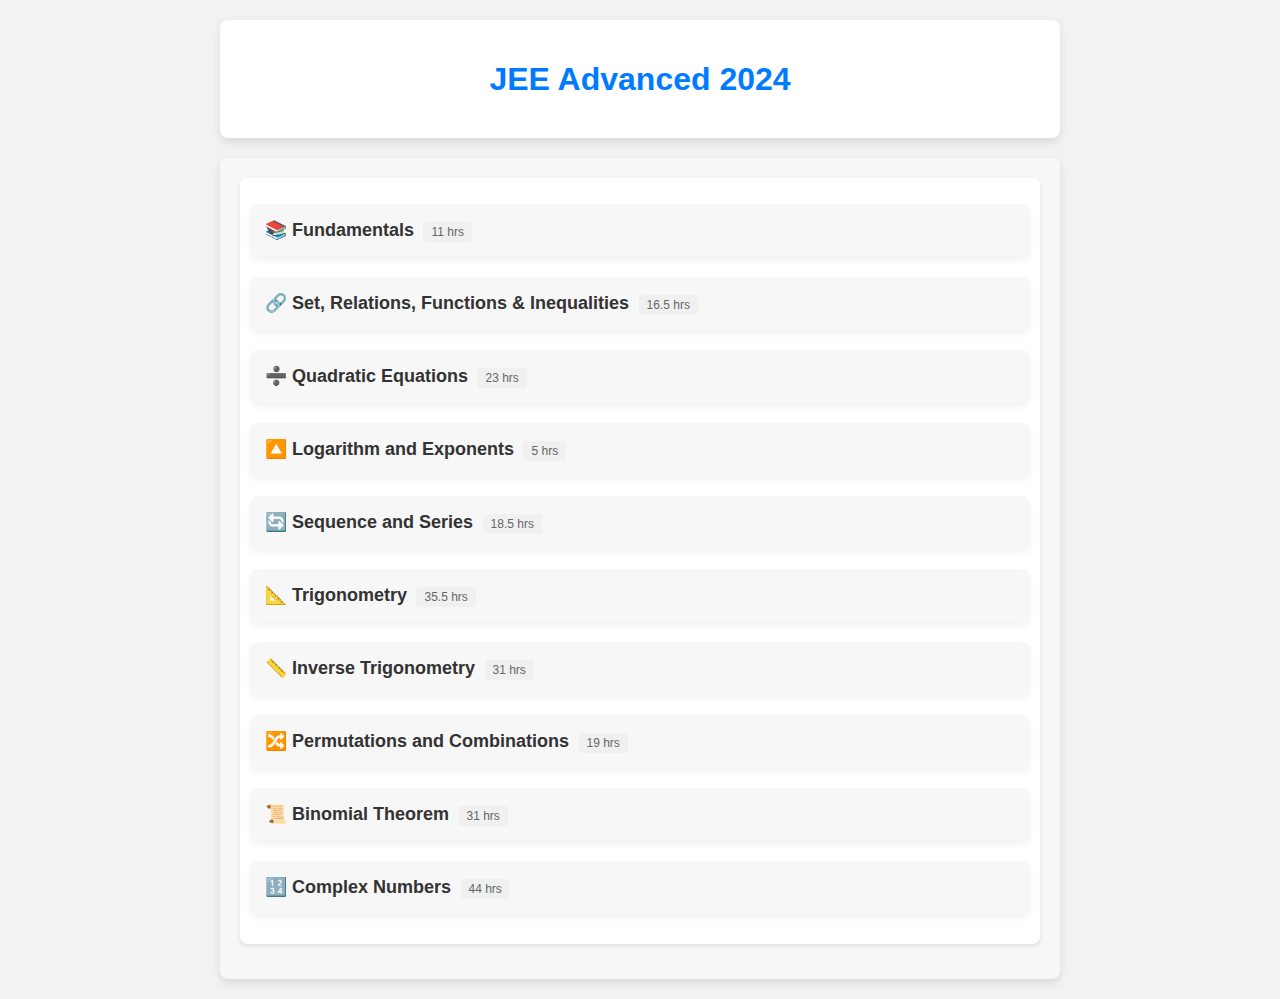
==== index.html @ 59fd1a61 "Add files via upload" ====
<!DOCTYPE html>
<html lang="en">
  <head>
    <meta charset="UTF-8" />
    <meta name="viewport" content="width=device-width, initial-scale=1.0" />
    <title>Roadmap Template</title>
    <style>
      body {
        font-family: Arial, sans-serif;
        margin: 0;
        padding: 0;
        background-color: #f2f2f2;
        color: #333;
      }
      .container {
        max-width: 800px;
        margin: 20px auto;
        padding: 20px;
        background-color: #fff;
        box-shadow: 0 4px 10px rgba(0, 0, 0, 0.1);
        border-radius: 8px;
      }
      h1 {
        text-align: center;
        color: #007bff;
        margin-bottom: 20px;
      }
      ul {
        list-style: none;
        padding: 0;
      }
      li {
        margin-bottom: 20px;
        padding: 15px;
        border-radius: 8px;
        background-color: #f7f7f7;
        box-shadow: 0 4px 6px rgba(0, 0, 0, 0.05);
      }
      li.active {
        background-color: #e6e6e6;
        box-shadow: 0 4px 6px rgba(0, 0, 0, 0.1);
      }
      .tag {
        display: inline-block;
        padding: 3px 8px;
        border-radius: 4px;
        background-color: #f0f0f0;
        font-size: 12px;
        margin-left: 5px;
        color: #666;
      }
      .bold-text {
        font-weight: bold;
        font-size: 18px;
      }
      .subtask-list {
        padding-left: 20px;
        margin-top: 10px;
        list-style: disc;
      }
      .subtask {
        font-size: 14px;
        margin-top: 5px;
      }

      /* Remove hyperlink color and underline */
      a {
        color: inherit;
        text-decoration: none;
      }

      /* ChatGPT-inspired UI */
      .chat-container {
        background-color: #f7f7f7;
        padding: 20px;
        border-radius: 8px;
      }
      .chat-message {
        background-color: #fff;
        box-shadow: 0 2px 4px rgba(0, 0, 0, 0.1);
        border-radius: 8px;
        padding: 10px;
        margin-bottom: 15px;
      }
    </style>
  </head>
  <body>
    <div class="container">
      <h1>JEE Advanced 2024</h1>
      <ul>
        <!-- Your list items here -->
      </ul>
    </div>

    <!-- ChatGPT-inspired UI -->
    <div class="container chat-container">
      <div class="chat-message">
        <ul>
          <li class="list-item">
            <a
              href="https://youtube.com/playlist?list=PL2dPD7oDhSn_AWsHY_tfVk0v5L0FPKj6i"
              ><span class="bold-text">📚 Fundamentals</span></a
            >
            <span class="tag">11 hrs</span>
          </li>
          <li class="list-item">
            <a
              href="https://www.youtube.com/playlist?list=PL2dPD7oDhSn8ccydX5qV7SWHz4HwYiEKi"
              ><span class="bold-text"
                >🔗 Set, Relations, Functions & Inequalities</span
              ></a
            >
            <span class="tag">16.5 hrs</span>
          </li>
          <li class="list-item">
            <a
              href="https://youtube.com/playlist?list=PL2dPD7oDhSn9ckRZr8_tTEiD16NgQxujr"
              ><span class="bold-text">➗ Quadratic Equations</span></a
            >
            <span class="tag">23 hrs</span>
          </li>
          <li class="list-item">
            <a
              href="https://www.youtube.com/playlist?list=PL2dPD7oDhSn9LvrGnl7JfM35ELKPvBsEf"
              ><span class="bold-text">🔼 Logarithm and Exponents</span></a
            >
            <span class="tag">5 hrs</span>
          </li>
          <li class="list-item">
            <a
              href="https://youtube.com/playlist?list=PL2dPD7oDhSn9G-UrS7bmMqFWa228_C3TS"
              ><span class="bold-text">🔄 Sequence and Series</span></a
            >
            <span class="tag">18.5 hrs</span>
          </li>
          <li class="list-item">
            <a
              href="https://youtube.com/playlist?list=PL2dPD7oDhSn--VE2gHl0lNWDdh_AgMA9b"
              ><span class="bold-text">📐 Trigonometry</span></a
            >
            <span class="tag">35.5 hrs</span>
          </li>
          <li class="list-item">
            <a
              href="https://youtube.com/playlist?list=PL2dPD7oDhSn_RuxShJx-WbwfKKdLGzjLr"
              ><span class="bold-text">📏 Inverse Trigonometry</span></a
            >
            <span class="tag">31 hrs</span>
          </li>
          <li class="list-item">
            <a
              href="https://www.youtube.com/playlist?list=PL2dPD7oDhSn9h3NIkfgKYUayvA4lNyLkY"
              ><span class="bold-text"
                >🔀 Permutations and Combinations</span
              ></a
            >
            <span class="tag">19 hrs</span>
          </li>
          <li class="list-item">
            <a
              href="https://youtube.com/playlist?list=PL2dPD7oDhSn94ONH81bb-Zkt7TYHOR-Vi"
              ><span class="bold-text">📜 Binomial Theorem</span></a
            >
            <span class="tag">31 hrs</span>
          </li>
          <li class="list-item">
            <a
              href="https://youtube.com/playlist?list=PL2dPD7oDhSn8YdI6ImeGBfbXDZMvsQ5YZ"
              ><span class="bold-text">🔢 Complex Numbers</span></a
            >
            <span class="tag">44 hrs</span>
          </li>
        </ul>
      </div>
    </div>
  </body>
</html>
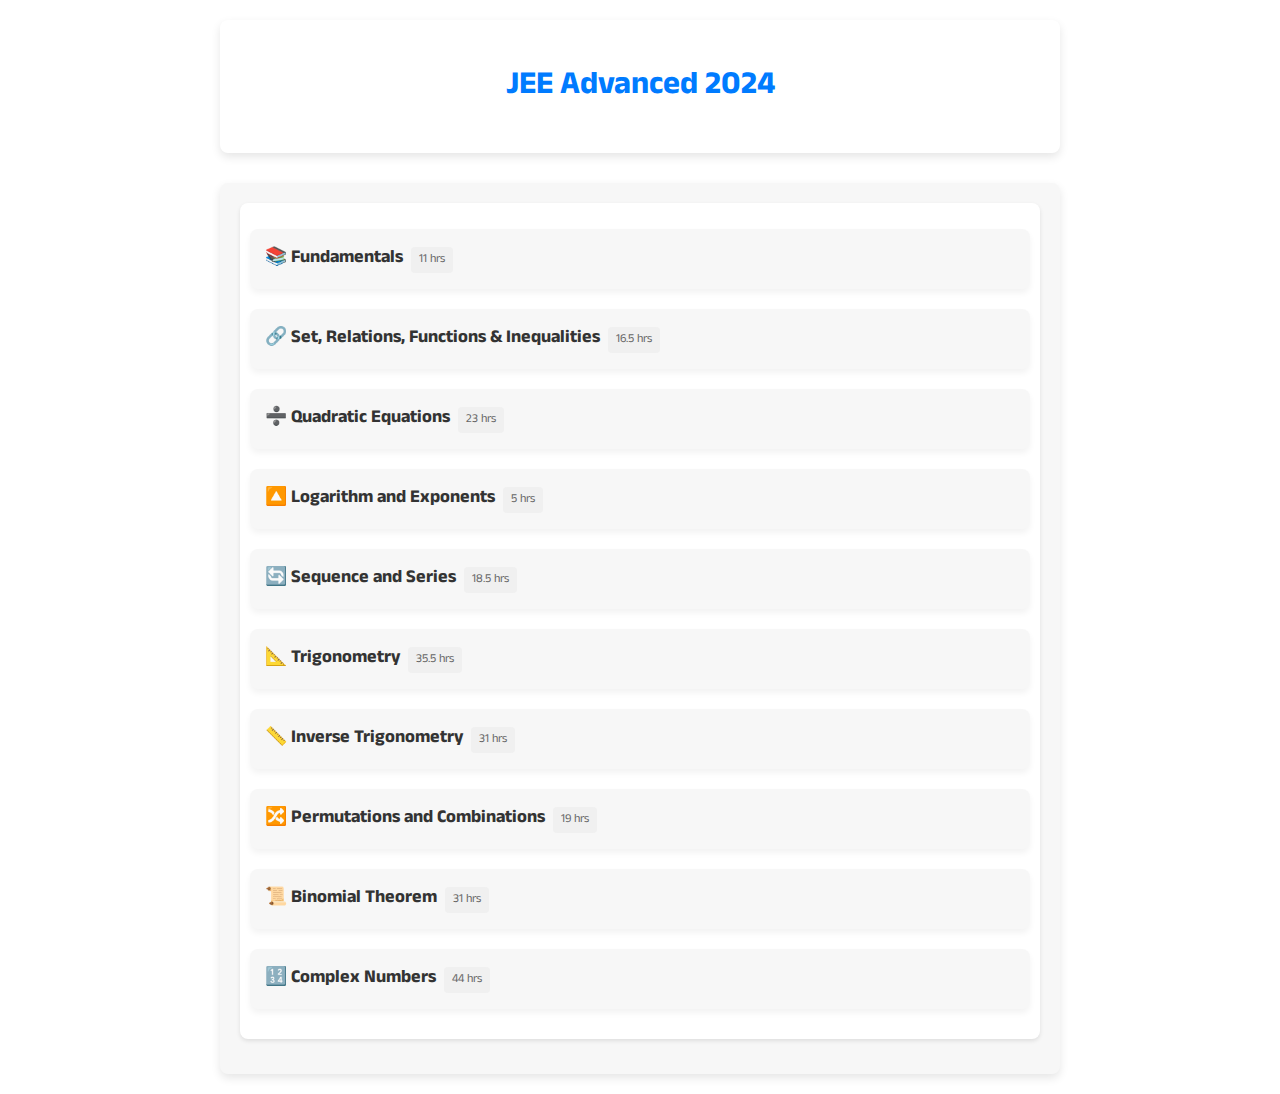
==== commit 7ecd5d20: "Update index.html" ====
--- a/index.html
+++ b/index.html
@@ -3,15 +3,29 @@
   <head>
     <meta charset="UTF-8" />
     <meta name="viewport" content="width=device-width, initial-scale=1.0" />
-    <title>Roadmap Template</title>
+    <title>JEE Advanced 2024 Roadmap</title>
+    <link
+      rel="icon"
+      type="image/png"
+      href="https://em-content.zobj.net/thumbs/320/google/350/direct-hit_1f3af.png"
+    />
+    <style>
+      @import url("https://fonts.googleapis.com/css2?family=Anek+Devanagari:wght@400;700&display=swap");
+    </style>
     <style>
       body {
-        font-family: Arial, sans-serif;
-        margin: 0;
+        font-family: "Anek Devanagari", sans-serif;
+        margin: auto 20px;
         padding: 0;
-        background-color: #f2f2f2;
         color: #333;
       }
+
+      a {
+        outline: none;
+        text-decoration: none;
+        color: inherit;
+      }
+
       .container {
         max-width: 800px;
         margin: 20px auto;
@@ -20,26 +34,32 @@
         box-shadow: 0 4px 10px rgba(0, 0, 0, 0.1);
         border-radius: 8px;
       }
+
       h1 {
         text-align: center;
         color: #007bff;
-        margin-bottom: 20px;
-      }
+        margin-bottom: 5px;
+      }
+
       ul {
         list-style: none;
         padding: 0;
       }
+
       li {
         margin-bottom: 20px;
         padding: 15px;
         border-radius: 8px;
         background-color: #f7f7f7;
         box-shadow: 0 4px 6px rgba(0, 0, 0, 0.05);
-      }
-      li.active {
-        background-color: #e6e6e6;
-        box-shadow: 0 4px 6px rgba(0, 0, 0, 0.1);
-      }
+        transition: background-color 0.3s, box-shadow 0.3s;
+      }
+
+      li:hover {
+        background-color: #e0e0e0;
+        box-shadow: 0 6px 8px rgba(0, 0, 0, 0.1);
+      }
+
       .tag {
         display: inline-block;
         padding: 3px 8px;
@@ -49,24 +69,21 @@
         margin-left: 5px;
         color: #666;
       }
+
       .bold-text {
         font-weight: bold;
         font-size: 18px;
       }
+
       .subtask-list {
         padding-left: 20px;
         margin-top: 10px;
         list-style: disc;
       }
+
       .subtask {
         font-size: 14px;
         margin-top: 5px;
-      }
-
-      /* Remove hyperlink color and underline */
-      a {
-        color: inherit;
-        text-decoration: none;
       }
 
       /* ChatGPT-inspired UI */
@@ -74,7 +91,9 @@
         background-color: #f7f7f7;
         padding: 20px;
         border-radius: 8px;
-      }
+        margin-top: 30px;
+      }
+
       .chat-message {
         background-color: #fff;
         box-shadow: 0 2px 4px rgba(0, 0, 0, 0.1);
@@ -82,11 +101,64 @@
         padding: 10px;
         margin-bottom: 15px;
       }
+
+      .chat-bubble {
+        background-color: #eff3f6;
+        border-radius: 10px;
+        padding: 10px;
+        margin-bottom: 10px;
+        font-size: 14px;
+      }
+
+      .chat-bubble p {
+        margin: 0;
+      }
+
+      /* Countdown Timer Styling */
+      #countdown {
+        text-align: center;
+        font-size: 18px;
+        color: #333;
+        margin-top: 5px;
+      }
+
+      /* Responsive Styles */
+      @media only screen and (max-width: 600px) {
+        body,
+        .container,
+        .chat-container {
+          margin: 0;
+          border-radius: 0;
+        }
+      }
     </style>
+    <!-- Countdown Timer JavaScript -->
+    <script>
+      // Set the target date for the countdown (30th Nov 2023)
+      const targetDate = new Date("2023-11-30").getTime();
+
+      // Update the countdown every second
+      const countdown = () => {
+        const now = new Date().getTime();
+        const distance = targetDate - now;
+        const days = Math.floor(distance / (1000 * 60 * 60 * 24));
+
+        if (days > 1) {
+          document.getElementById("countdown").innerHTML =
+            "Hurry up! only " + days + " days left";
+        } else {
+          document.getElementById("countdown").innerHTML =
+            "Hurry up! only a day left";
+        }
+      };
+
+      setInterval(countdown, 1000);
+    </script>
   </head>
   <body>
     <div class="container">
       <h1>JEE Advanced 2024</h1>
+      <p id="countdown"></p>
       <ul>
         <!-- Your list items here -->
       </ul>
@@ -96,80 +168,89 @@
     <div class="container chat-container">
       <div class="chat-message">
         <ul>
-          <li class="list-item">
-            <a
-              href="https://youtube.com/playlist?list=PL2dPD7oDhSn_AWsHY_tfVk0v5L0FPKj6i"
-              ><span class="bold-text">📚 Fundamentals</span></a
-            >
-            <span class="tag">11 hrs</span>
-          </li>
-          <li class="list-item">
-            <a
-              href="https://www.youtube.com/playlist?list=PL2dPD7oDhSn8ccydX5qV7SWHz4HwYiEKi"
-              ><span class="bold-text"
+          <a
+            href="https://youtube.com/playlist?list=PL2dPD7oDhSn_AWsHY_tfVk0v5L0FPKj6i"
+          >
+            <li class="list-item">
+              <span class="bold-text">📚 Fundamentals</span>
+              <span class="tag">11 hrs</span>
+            </li></a
+          >
+          <a
+            href="https://www.youtube.com/playlist?list=PL2dPD7oDhSn8ccydX5qV7SWHz4HwYiEKi"
+          >
+            <li class="list-item">
+              <span class="bold-text"
                 >🔗 Set, Relations, Functions & Inequalities</span
-              ></a
-            >
-            <span class="tag">16.5 hrs</span>
-          </li>
-          <li class="list-item">
-            <a
-              href="https://youtube.com/playlist?list=PL2dPD7oDhSn9ckRZr8_tTEiD16NgQxujr"
-              ><span class="bold-text">➗ Quadratic Equations</span></a
-            >
-            <span class="tag">23 hrs</span>
-          </li>
-          <li class="list-item">
-            <a
-              href="https://www.youtube.com/playlist?list=PL2dPD7oDhSn9LvrGnl7JfM35ELKPvBsEf"
-              ><span class="bold-text">🔼 Logarithm and Exponents</span></a
-            >
-            <span class="tag">5 hrs</span>
-          </li>
-          <li class="list-item">
-            <a
-              href="https://youtube.com/playlist?list=PL2dPD7oDhSn9G-UrS7bmMqFWa228_C3TS"
-              ><span class="bold-text">🔄 Sequence and Series</span></a
-            >
-            <span class="tag">18.5 hrs</span>
-          </li>
-          <li class="list-item">
-            <a
-              href="https://youtube.com/playlist?list=PL2dPD7oDhSn--VE2gHl0lNWDdh_AgMA9b"
-              ><span class="bold-text">📐 Trigonometry</span></a
-            >
-            <span class="tag">35.5 hrs</span>
-          </li>
-          <li class="list-item">
-            <a
-              href="https://youtube.com/playlist?list=PL2dPD7oDhSn_RuxShJx-WbwfKKdLGzjLr"
-              ><span class="bold-text">📏 Inverse Trigonometry</span></a
-            >
-            <span class="tag">31 hrs</span>
-          </li>
-          <li class="list-item">
-            <a
-              href="https://www.youtube.com/playlist?list=PL2dPD7oDhSn9h3NIkfgKYUayvA4lNyLkY"
-              ><span class="bold-text"
-                >🔀 Permutations and Combinations</span
-              ></a
-            >
-            <span class="tag">19 hrs</span>
-          </li>
-          <li class="list-item">
-            <a
-              href="https://youtube.com/playlist?list=PL2dPD7oDhSn94ONH81bb-Zkt7TYHOR-Vi"
-              ><span class="bold-text">📜 Binomial Theorem</span></a
-            >
-            <span class="tag">31 hrs</span>
-          </li>
-          <li class="list-item">
-            <a
-              href="https://youtube.com/playlist?list=PL2dPD7oDhSn8YdI6ImeGBfbXDZMvsQ5YZ"
-              ><span class="bold-text">🔢 Complex Numbers</span></a
-            >
-            <span class="tag">44 hrs</span>
-          </li>
+              >
+              <span class="tag">16.5 hrs</span>
+            </li></a
+          >
+          <a
+            href="https://youtube.com/playlist?list=PL2dPD7oDhSn9ckRZr8_tTEiD16NgQxujr"
+          >
+            <li class="list-item">
+              <span class="bold-text">➗ Quadratic Equations</span>
+              <span class="tag">23 hrs</span>
+            </li></a
+          >
+          <a
+            href="https://www.youtube.com/playlist?list=PL2dPD7oDhSn9LvrGnl7JfM35ELKPvBsEf"
+          >
+            <li class="list-item">
+              <span class="bold-text">🔼 Logarithm and Exponents</span>
+              <span class="tag">5 hrs</span>
+            </li></a
+          >
+          <a
+            href="https://youtube.com/playlist?list=PL2dPD7oDhSn9G-UrS7bmMqFWa228_C3TS"
+          >
+            <li class="list-item">
+              <span class="bold-text">🔄 Sequence and Series</span>
+              <span class="tag">18.5 hrs</span>
+            </li>
+          </a>
+          <a
+            href="https://youtube.com/playlist?list=PL2dPD7oDhSn--VE2gHl0lNWDdh_AgMA9b"
+          >
+            <li class="list-item">
+              <span class="bold-text">📐 Trigonometry</span>
+              <span class="tag">35.5 hrs</span>
+            </li>
+          </a>
+          <a
+            href="https://youtube.com/playlist?list=PL2dPD7oDhSn_RuxShJx-WbwfKKdLGzjLr"
+          >
+            <li class="list-item">
+              <span class="bold-text">📏 Inverse Trigonometry</span>
+              <span class="tag">31 hrs</span>
+            </li>
+          </a>
+          <a
+            href="https://www.youtube.com/playlist?list=PL2dPD7oDhSn9h3NIkfgKYUayvA4lNyLkY"
+          >
+            <li class="list-item">
+              <span class="bold-text">🔀 Permutations and Combinations</span>
+              <span class="tag">19 hrs</span>
+            </li>
+          </a>
+          <a
+            href="https://youtube.com/playlist?list=PL2dPD7oDhSn94ONH81bb-Zkt7TYHOR-Vi"
+          >
+            <li class="list-item">
+              <span class="bold-text">📜 Binomial Theorem</span>
+              <span class="tag">31 hrs</span>
+            </li>
+          </a>
+          <a
+            href="https://youtube.com/playlist?list=PL2dPD7oDhSn8YdI6ImeGBfbXDZMvsQ5YZ"
+          >
+            <li class="list-item">
+              <span class="bold-text">🔢 Complex Numbers</span>
+              <span class="tag">44 hrs</span>
+            </li>
+          </a>
+          <!-- Add more list items -->
         </ul>
       </div>
     </div>
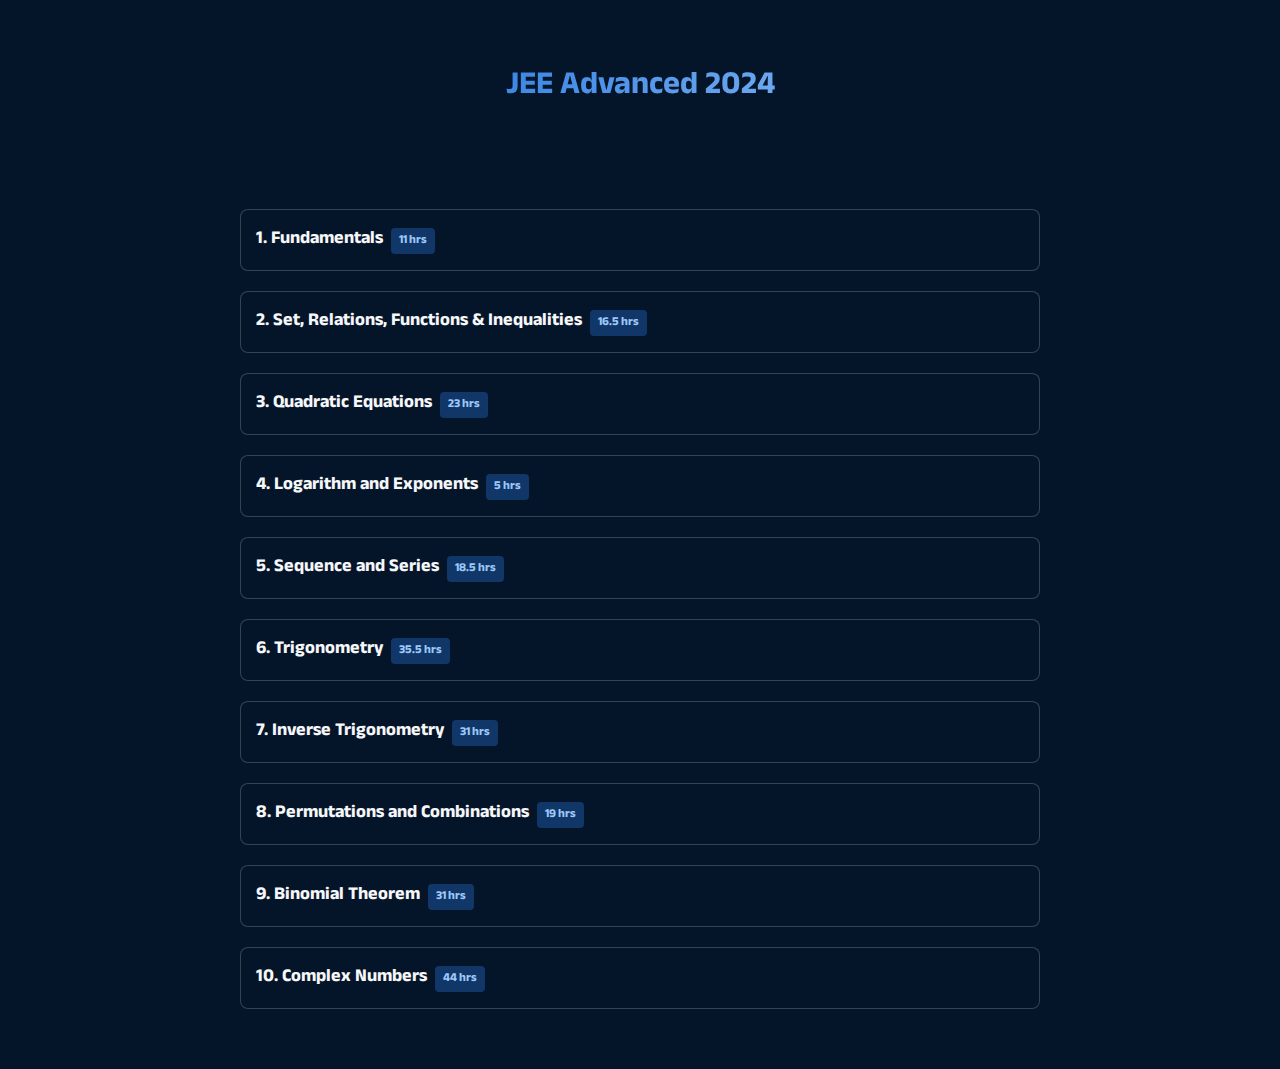
==== commit 56daa7bc: "Create index.html" ====
--- a/index.html
+++ b/index.html
@@ -1,258 +1,235 @@
-<!DOCTYPE html>
-<html lang="en">
-  <head>
-    <meta charset="UTF-8" />
-    <meta name="viewport" content="width=device-width, initial-scale=1.0" />
-    <title>JEE Advanced 2024 Roadmap</title>
-    <link
-      rel="icon"
-      type="image/png"
-      href="https://em-content.zobj.net/thumbs/320/google/350/direct-hit_1f3af.png"
-    />
-    <style>
-      @import url("https://fonts.googleapis.com/css2?family=Anek+Devanagari:wght@400;700&display=swap");
-    </style>
-    <style>
-      body {
-        font-family: "Anek Devanagari", sans-serif;
-        margin: auto 20px;
-        padding: 0;
-        color: #333;
-      }
-
-      a {
-        outline: none;
-        text-decoration: none;
-        color: inherit;
-      }
-
-      .container {
-        max-width: 800px;
-        margin: 20px auto;
-        padding: 20px;
-        background-color: #fff;
-        box-shadow: 0 4px 10px rgba(0, 0, 0, 0.1);
-        border-radius: 8px;
-      }
-
-      h1 {
-        text-align: center;
-        color: #007bff;
-        margin-bottom: 5px;
-      }
-
-      ul {
-        list-style: none;
-        padding: 0;
-      }
-
-      li {
-        margin-bottom: 20px;
-        padding: 15px;
-        border-radius: 8px;
-        background-color: #f7f7f7;
-        box-shadow: 0 4px 6px rgba(0, 0, 0, 0.05);
-        transition: background-color 0.3s, box-shadow 0.3s;
-      }
-
-      li:hover {
-        background-color: #e0e0e0;
-        box-shadow: 0 6px 8px rgba(0, 0, 0, 0.1);
-      }
-
-      .tag {
-        display: inline-block;
-        padding: 3px 8px;
-        border-radius: 4px;
-        background-color: #f0f0f0;
-        font-size: 12px;
-        margin-left: 5px;
-        color: #666;
-      }
-
-      .bold-text {
-        font-weight: bold;
-        font-size: 18px;
-      }
-
-      .subtask-list {
-        padding-left: 20px;
-        margin-top: 10px;
-        list-style: disc;
-      }
-
-      .subtask {
-        font-size: 14px;
-        margin-top: 5px;
-      }
-
-      /* ChatGPT-inspired UI */
-      .chat-container {
-        background-color: #f7f7f7;
-        padding: 20px;
-        border-radius: 8px;
-        margin-top: 30px;
-      }
-
-      .chat-message {
-        background-color: #fff;
-        box-shadow: 0 2px 4px rgba(0, 0, 0, 0.1);
-        border-radius: 8px;
-        padding: 10px;
-        margin-bottom: 15px;
-      }
-
-      .chat-bubble {
-        background-color: #eff3f6;
-        border-radius: 10px;
-        padding: 10px;
-        margin-bottom: 10px;
-        font-size: 14px;
-      }
-
-      .chat-bubble p {
-        margin: 0;
-      }
-
-      /* Countdown Timer Styling */
-      #countdown {
-        text-align: center;
-        font-size: 18px;
-        color: #333;
-        margin-top: 5px;
-      }
-
-      /* Responsive Styles */
-      @media only screen and (max-width: 600px) {
-        body,
-        .container,
-        .chat-container {
-          margin: 0;
-          border-radius: 0;
-        }
-      }
-    </style>
-    <!-- Countdown Timer JavaScript -->
-    <script>
-      // Set the target date for the countdown (30th Nov 2023)
-      const targetDate = new Date("2023-11-30").getTime();
-
-      // Update the countdown every second
-      const countdown = () => {
-        const now = new Date().getTime();
-        const distance = targetDate - now;
-        const days = Math.floor(distance / (1000 * 60 * 60 * 24));
-
-        if (days > 1) {
-          document.getElementById("countdown").innerHTML =
-            "Hurry up! only " + days + " days left";
-        } else {
-          document.getElementById("countdown").innerHTML =
-            "Hurry up! only a day left";
-        }
-      };
-
-      setInterval(countdown, 1000);
-    </script>
-  </head>
-  <body>
-    <div class="container">
-      <h1>JEE Advanced 2024</h1>
-      <p id="countdown"></p>
-      <ul>
-        <!-- Your list items here -->
-      </ul>
-    </div>
-
-    <!-- ChatGPT-inspired UI -->
-    <div class="container chat-container">
-      <div class="chat-message">
-        <ul>
-          <a
-            href="https://youtube.com/playlist?list=PL2dPD7oDhSn_AWsHY_tfVk0v5L0FPKj6i"
-          >
-            <li class="list-item">
-              <span class="bold-text">📚 Fundamentals</span>
-              <span class="tag">11 hrs</span>
-            </li></a
-          >
-          <a
-            href="https://www.youtube.com/playlist?list=PL2dPD7oDhSn8ccydX5qV7SWHz4HwYiEKi"
-          >
-            <li class="list-item">
-              <span class="bold-text"
-                >🔗 Set, Relations, Functions & Inequalities</span
-              >
-              <span class="tag">16.5 hrs</span>
-            </li></a
-          >
-          <a
-            href="https://youtube.com/playlist?list=PL2dPD7oDhSn9ckRZr8_tTEiD16NgQxujr"
-          >
-            <li class="list-item">
-              <span class="bold-text">➗ Quadratic Equations</span>
-              <span class="tag">23 hrs</span>
-            </li></a
-          >
-          <a
-            href="https://www.youtube.com/playlist?list=PL2dPD7oDhSn9LvrGnl7JfM35ELKPvBsEf"
-          >
-            <li class="list-item">
-              <span class="bold-text">🔼 Logarithm and Exponents</span>
-              <span class="tag">5 hrs</span>
-            </li></a
-          >
-          <a
-            href="https://youtube.com/playlist?list=PL2dPD7oDhSn9G-UrS7bmMqFWa228_C3TS"
-          >
-            <li class="list-item">
-              <span class="bold-text">🔄 Sequence and Series</span>
-              <span class="tag">18.5 hrs</span>
-            </li>
-          </a>
-          <a
-            href="https://youtube.com/playlist?list=PL2dPD7oDhSn--VE2gHl0lNWDdh_AgMA9b"
-          >
-            <li class="list-item">
-              <span class="bold-text">📐 Trigonometry</span>
-              <span class="tag">35.5 hrs</span>
-            </li>
-          </a>
-          <a
-            href="https://youtube.com/playlist?list=PL2dPD7oDhSn_RuxShJx-WbwfKKdLGzjLr"
-          >
-            <li class="list-item">
-              <span class="bold-text">📏 Inverse Trigonometry</span>
-              <span class="tag">31 hrs</span>
-            </li>
-          </a>
-          <a
-            href="https://www.youtube.com/playlist?list=PL2dPD7oDhSn9h3NIkfgKYUayvA4lNyLkY"
-          >
-            <li class="list-item">
-              <span class="bold-text">🔀 Permutations and Combinations</span>
-              <span class="tag">19 hrs</span>
-            </li>
-          </a>
-          <a
-            href="https://youtube.com/playlist?list=PL2dPD7oDhSn94ONH81bb-Zkt7TYHOR-Vi"
-          >
-            <li class="list-item">
-              <span class="bold-text">📜 Binomial Theorem</span>
-              <span class="tag">31 hrs</span>
-            </li>
-          </a>
-          <a
-            href="https://youtube.com/playlist?list=PL2dPD7oDhSn8YdI6ImeGBfbXDZMvsQ5YZ"
-          >
-            <li class="list-item">
-              <span class="bold-text">🔢 Complex Numbers</span>
-              <span class="tag">44 hrs</span>
-            </li>
-          </a>
-          <!-- Add more list items -->
-        </ul>
-      </div>
-    </div>
-  </body>
-</html>
+<!DOCTYPE html>
+<html lang="en">
+  <head>
+    <meta charset="UTF-8" />
+    <meta name="viewport" content="width=device-width, initial-scale=1.0" />
+    <title>JEE Sauce - ishaang-dev</title>
+    <link
+      rel="icon"
+      type="image/png"
+      href="https://em-content.zobj.net/thumbs/320/google/350/direct-hit_1f3af.png"
+    />
+    <style>
+      @import url("https://fonts.googleapis.com/css2?family=Anek+Devanagari:wght@400;700&display=swap");
+
+      :root {
+        --text: #f6f7f9;
+        --background: #103767;
+        --primary: #0b68da;
+        --secondary: #051529;
+        --accent: #9ec7fa;
+      }
+
+      body {
+        font-family: "Anek Devanagari", sans-serif;
+        margin: auto 20px;
+        padding: 0;
+        color: var(--text);
+        background-color: var(--secondary);
+      }
+
+      a {
+        outline: none;
+        text-decoration: none;
+        color: inherit;
+      }
+
+      .container {
+        max-width: 800px;
+        margin: 20px auto;
+        padding: 20px;
+        background-color: var(--secondary);
+        /* box-shadow: 0 4px 10px rgba(255, 255, 255, 0.1); */
+        border-radius: 8px;
+      }
+
+      h1 {
+        text-align: center;
+        background: -webkit-linear-gradient(
+          120deg,
+          var(--primary),
+          var(--accent)
+        );
+        background: linear-gradient(120deg, var(--primary), var(--accent));
+        -webkit-background-clip: text;
+        background-clip: text;
+        -webkit-text-fill-color: transparent;
+        margin-bottom: 5px;
+      }
+
+      ul {
+        list-style: none;
+        padding: 0;
+      }
+
+      li {
+        margin-bottom: 20px;
+        padding: 15px;
+        border-radius: 8px;
+        border: solid 1px rgba(255, 255, 255, 0.2);
+        background-color: var(--secondary);
+        /* box-shadow: 0 4px 6px rgba(255, 255, 255, 0.05); */
+        transition: background-color 0.3s, box-shadow 0.3s;
+      }
+
+      li:hover {
+        box-shadow: 2px 2px 6px 3px rgba(255, 255, 255, 0.1);
+      }
+
+      .tag {
+        display: inline-block;
+        padding: 3px 8px;
+        border-radius: 4px;
+        background-color: var(--background);
+        font-size: 12px;
+        font-weight: bold;
+        margin-left: 5px;
+        color: var(--accent);
+      }
+
+      .bold-text {
+        font-weight: bold;
+        font-size: 18px;
+      }
+
+      .subtask-list {
+        padding-left: 20px;
+        margin-top: 10px;
+        list-style: disc;
+      }
+
+      .subtask {
+        font-size: 14px;
+        margin-top: 5px;
+      }
+
+      /* Countdown Timer Styling */
+      #countdown {
+        text-align: center;
+        font-size: 18px;
+        color: var(--text);
+        margin-top: 5px;
+      }
+    </style>
+
+    <script>
+      // Set the target date for the countdown (30th Nov 2023)
+      const targetDate = new Date("2023-11-30").getTime();
+
+      // Update the countdown every second
+      const countdown = () => {
+        const now = new Date().getTime();
+        const distance = targetDate - now;
+        const days = Math.floor(distance / (1000 * 60 * 60 * 24));
+
+        if (days > 1) {
+          document.getElementById("countdown").innerHTML =
+            "Hurry up! only " + days + " days left";
+        } else {
+          document.getElementById("countdown").innerHTML =
+            "Hurry up! only a day left";
+        }
+      };
+
+      setInterval(countdown, 1000);
+    </script>
+  </head>
+  <body>
+    <div class="container">
+      <h1>JEE Advanced 2024</h1>
+      <p id="countdown"></p>
+      <ul>
+        <!-- Your list items here -->
+      </ul>
+    </div>
+
+    <!-- ChatGPT-inspired UI -->
+    <div class="container">
+      <ul>
+        <a
+          href="https://youtube.com/playlist?list=PL2dPD7oDhSn_AWsHY_tfVk0v5L0FPKj6i"
+        >
+          <li class="list-item">
+            <span class="bold-text">1. Fundamentals</span>
+            <span class="tag">11 hrs</span>
+          </li></a
+        >
+        <a
+          href="https://www.youtube.com/playlist?list=PL2dPD7oDhSn8ccydX5qV7SWHz4HwYiEKi"
+        >
+          <li class="list-item">
+            <span class="bold-text"
+              >2. Set, Relations, Functions & Inequalities</span
+            >
+            <span class="tag">16.5 hrs</span>
+          </li></a
+        >
+        <a
+          href="https://youtube.com/playlist?list=PL2dPD7oDhSn9ckRZr8_tTEiD16NgQxujr"
+        >
+          <li class="list-item">
+            <span class="bold-text">3. Quadratic Equations</span>
+            <span class="tag">23 hrs</span>
+          </li></a
+        >
+        <a
+          href="https://www.youtube.com/playlist?list=PL2dPD7oDhSn9LvrGnl7JfM35ELKPvBsEf"
+        >
+          <li class="list-item">
+            <span class="bold-text">4. Logarithm and Exponents</span>
+            <span class="tag">5 hrs</span>
+          </li></a
+        >
+        <a
+          href="https://youtube.com/playlist?list=PL2dPD7oDhSn9G-UrS7bmMqFWa228_C3TS"
+        >
+          <li class="list-item">
+            <span class="bold-text">5. Sequence and Series</span>
+            <span class="tag">18.5 hrs</span>
+          </li>
+        </a>
+        <a
+          href="https://youtube.com/playlist?list=PL2dPD7oDhSn--VE2gHl0lNWDdh_AgMA9b"
+        >
+          <li class="list-item">
+            <span class="bold-text">6. Trigonometry</span>
+            <span class="tag">35.5 hrs</span>
+          </li>
+        </a>
+        <a
+          href="https://youtube.com/playlist?list=PL2dPD7oDhSn_RuxShJx-WbwfKKdLGzjLr"
+        >
+          <li class="list-item">
+            <span class="bold-text">7. Inverse Trigonometry</span>
+            <span class="tag">31 hrs</span>
+          </li>
+        </a>
+        <a
+          href="https://www.youtube.com/playlist?list=PL2dPD7oDhSn9h3NIkfgKYUayvA4lNyLkY"
+        >
+          <li class="list-item">
+            <span class="bold-text">8. Permutations and Combinations</span>
+            <span class="tag">19 hrs</span>
+          </li>
+        </a>
+        <a
+          href="https://youtube.com/playlist?list=PL2dPD7oDhSn94ONH81bb-Zkt7TYHOR-Vi"
+        >
+          <li class="list-item">
+            <span class="bold-text">9. Binomial Theorem</span>
+            <span class="tag">31 hrs</span>
+          </li>
+        </a>
+        <a
+          href="https://youtube.com/playlist?list=PL2dPD7oDhSn8YdI6ImeGBfbXDZMvsQ5YZ"
+        >
+          <li class="list-item">
+            <span class="bold-text">10. Complex Numbers</span>
+            <span class="tag">44 hrs</span>
+          </li>
+        </a>
+        <!-- Add more list items -->
+      </ul>
+    </div>
+  </body>
+</html>
